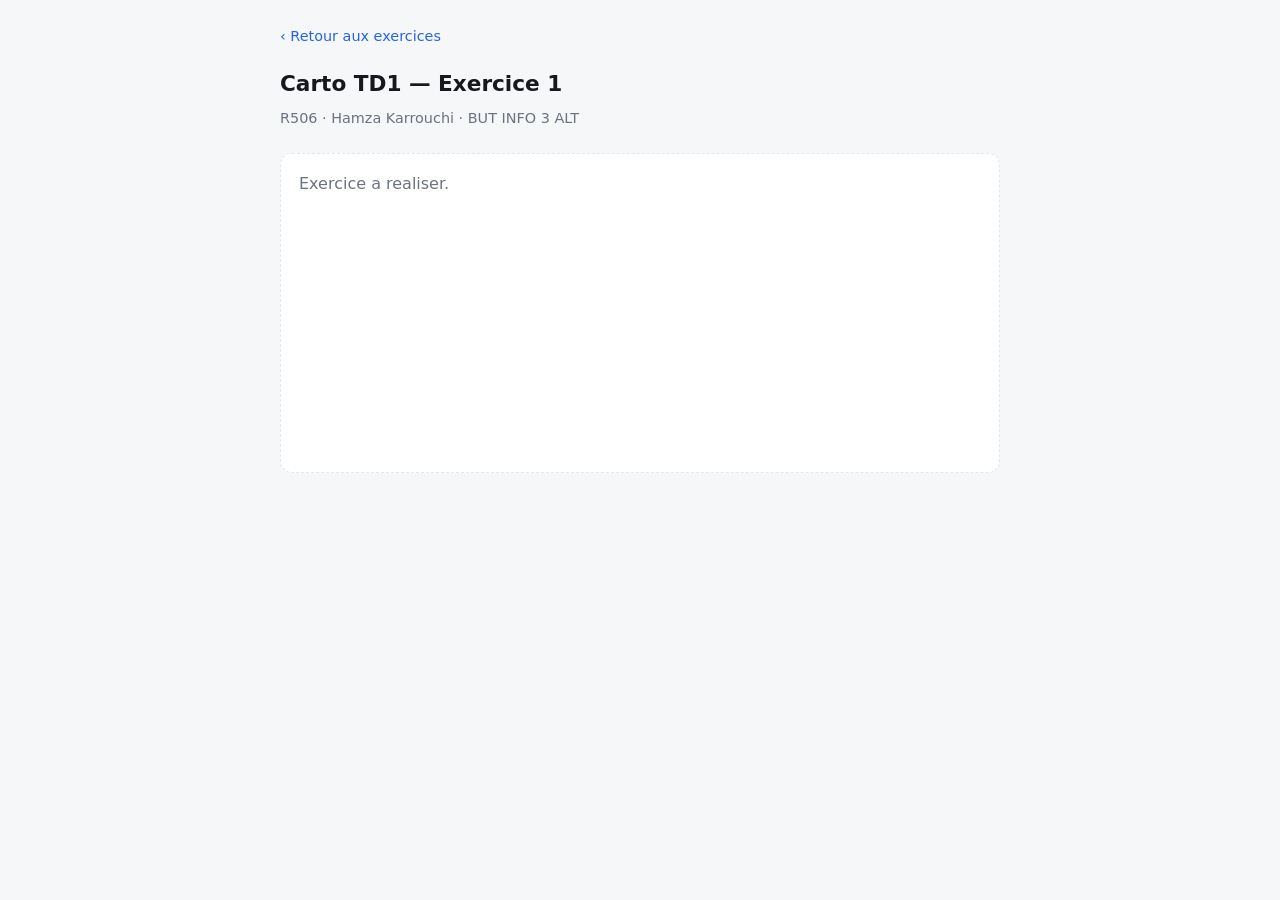
==== CartoTD1/Exo1/index.html @ ad14b9af "Mise en place de la structure GitHub Pages du cours - index.html : interface d'acces a tous les exer" ====
<!DOCTYPE html>
<html lang="fr">
<head>
<meta charset="utf-8">
<meta name="viewport" content="width=device-width, initial-scale=1">
<title>Carto TD1 — Exo 1</title>
<style>
  :root { --bg:#f6f7f9; --card:#fff; --text:#16181d; --muted:#6b7280; --line:#e3e6ea; --accent:#2563eb; }
  @media (prefers-color-scheme: dark) {
    :root { --bg:#0f1115; --card:#171a21; --text:#e8eaed; --muted:#9aa1ab; --line:#262b34; --accent:#6ea0ff; }
  }
  * { box-sizing: border-box; }
  body {
    margin:0; padding:24px 16px 48px; background:var(--bg); color:var(--text);
    font:16px/1.55 system-ui, -apple-system, "Segoe UI", Roboto, sans-serif;
  }
  .wrap { max-width:720px; margin:0 auto; }
  a.back { display:inline-block; margin-bottom:20px; color:var(--accent); text-decoration:none; font-size:0.9rem; }
  a.back:hover { text-decoration:underline; }
  h1 { margin:0 0 6px; font-size:1.35rem; }
  .sub { margin:0 0 24px; color:var(--muted); font-size:0.9rem; }
  #app {
    min-height:320px; padding:18px; background:var(--card);
    border:1px dashed var(--line); border-radius:12px; color:var(--muted);
  }
</style>
</head>
<body>
<div class="wrap">
  <a class="back" href="../../">&lsaquo; Retour aux exercices</a>
  <h1>Carto TD1 — Exercice 1</h1>
  <p class="sub">R506 · Hamza Karrouchi · BUT INFO 3 ALT</p>
  <div id="app">Exercice a realiser.</div>
</div>
<script src="script.js"></script>
</body>
</html>
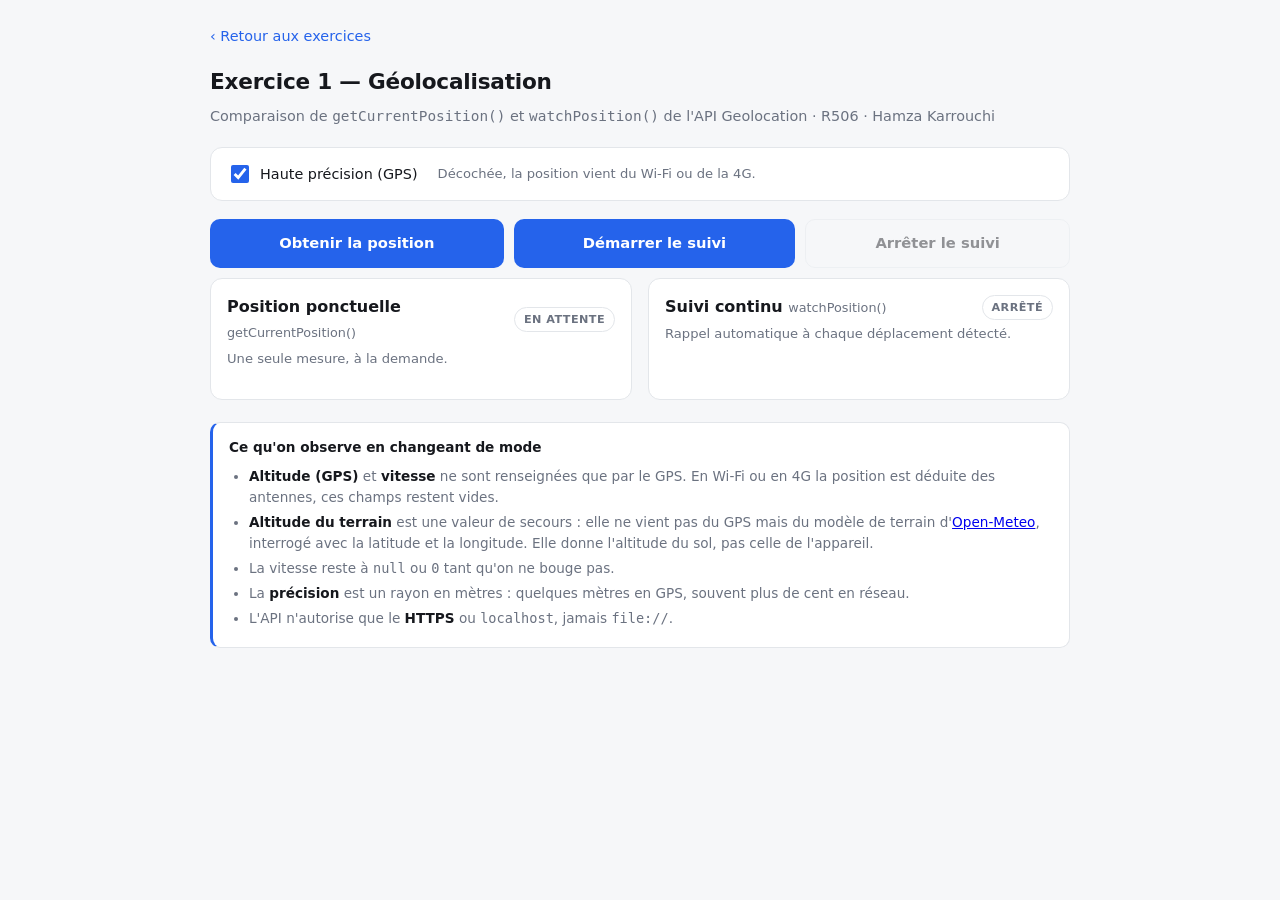
==== commit 0a0a2266: "Exo 1 : géolocalisation avec getCurrentPosition et watchPosition Affiche position, précision, vitess" ====
--- a/CartoTD1/Exo1/index.html
+++ b/CartoTD1/Exo1/index.html
@@ -3,34 +3,186 @@
 <head>
 <meta charset="utf-8">
 <meta name="viewport" content="width=device-width, initial-scale=1">
-<title>Carto TD1 — Exo 1</title>
+<title>Carto TD1 — Exo 1 · Géolocalisation</title>
 <style>
-  :root { --bg:#f6f7f9; --card:#fff; --text:#16181d; --muted:#6b7280; --line:#e3e6ea; --accent:#2563eb; }
+  :root {
+    --bg: #f6f7f9; --card: #ffffff; --text: #16181d; --muted: #6b7280;
+    --line: #e3e6ea; --accent: #2563eb; --accent-soft: #eef3ff;
+    --ok: #15803d; --ok-soft: #e9f7ee;
+    --err: #b91c1c; --err-soft: #fdecec;
+    --warn: #92400e; --warn-soft: #fdf3e3;
+  }
   @media (prefers-color-scheme: dark) {
-    :root { --bg:#0f1115; --card:#171a21; --text:#e8eaed; --muted:#9aa1ab; --line:#262b34; --accent:#6ea0ff; }
+    :root {
+      --bg: #0f1115; --card: #171a21; --text: #e8eaed; --muted: #9aa1ab;
+      --line: #262b34; --accent: #6ea0ff; --accent-soft: #1b2434;
+      --ok: #6ee7a0; --ok-soft: #16241c;
+      --err: #ff9d9d; --err-soft: #2a1a1a;
+      --warn: #fbbf76; --warn-soft: #2a2116;
+    }
   }
+
   * { box-sizing: border-box; }
+  html { -webkit-text-size-adjust: 100%; }
   body {
-    margin:0; padding:24px 16px 48px; background:var(--bg); color:var(--text);
-    font:16px/1.55 system-ui, -apple-system, "Segoe UI", Roboto, sans-serif;
+    margin: 0; padding: 24px 16px 48px;
+    background: var(--bg); color: var(--text);
+    font: 16px/1.55 system-ui, -apple-system, "Segoe UI", Roboto, sans-serif;
   }
-  .wrap { max-width:720px; margin:0 auto; }
-  a.back { display:inline-block; margin-bottom:20px; color:var(--accent); text-decoration:none; font-size:0.9rem; }
-  a.back:hover { text-decoration:underline; }
-  h1 { margin:0 0 6px; font-size:1.35rem; }
-  .sub { margin:0 0 24px; color:var(--muted); font-size:0.9rem; }
-  #app {
-    min-height:320px; padding:18px; background:var(--card);
-    border:1px dashed var(--line); border-radius:12px; color:var(--muted);
+  .wrap { max-width: 860px; margin: 0 auto; }
+
+  a.back {
+    display: inline-block; margin-bottom: 18px;
+    color: var(--accent); text-decoration: none; font-size: 0.9rem;
   }
+  a.back:hover { text-decoration: underline; }
+
+  h1 { margin: 0 0 6px; font-size: 1.35rem; letter-spacing: -0.01em; }
+  .sub { margin: 0 0 20px; color: var(--muted); font-size: 0.9rem; }
+
+  /* --- Bandeau d'options --- */
+  .options {
+    display: flex; flex-wrap: wrap; align-items: center; gap: 12px 20px;
+    padding: 14px 16px; margin-bottom: 18px;
+    background: var(--card); border: 1px solid var(--line); border-radius: 12px;
+  }
+  .options label { display: flex; align-items: center; gap: 8px; font-size: 0.9rem; cursor: pointer; }
+  .options input[type="checkbox"] { width: 18px; height: 18px; accent-color: var(--accent); }
+  .options .hint { font-size: 0.82rem; color: var(--muted); }
+
+  /* --- Boutons --- */
+  .actions { display: flex; flex-wrap: wrap; gap: 10px; margin-bottom: 10px; }
+  button {
+    flex: 1 1 auto; min-height: 46px; padding: 12px 18px;
+    font: inherit; font-weight: 600; font-size: 0.92rem;
+    color: #fff; background: var(--accent);
+    border: none; border-radius: 10px; cursor: pointer;
+    transition: opacity .15s, transform .15s;
+  }
+  button.secondary { color: var(--text); background: transparent; border: 1px solid var(--line); }
+  button:hover:not(:disabled) { opacity: .88; }
+  button:active:not(:disabled) { transform: scale(.985); }
+  button:disabled { opacity: .45; cursor: not-allowed; }
+
+  /* --- Panneaux --- */
+  .panels { display: grid; gap: 16px; grid-template-columns: repeat(auto-fit, minmax(320px, 1fr)); }
+  .panel {
+    padding: 16px; background: var(--card);
+    border: 1px solid var(--line); border-radius: 12px;
+  }
+  .panel h2 {
+    margin: 0 0 4px; font-size: 1rem;
+    display: flex; align-items: center; justify-content: space-between; gap: 10px;
+  }
+  .panel .api { font-size: 0.8rem; color: var(--muted); font-weight: 400; }
+  .panel .method { margin: 0 0 14px; font-size: 0.82rem; color: var(--muted); }
+
+  .badge {
+    font-size: 0.7rem; font-weight: 600; text-transform: uppercase; letter-spacing: .04em;
+    padding: 3px 9px; border-radius: 999px; white-space: nowrap;
+    background: var(--accent-soft); color: var(--accent);
+  }
+  .badge.idle { background: transparent; color: var(--muted); border: 1px solid var(--line); }
+  .badge.ok   { background: var(--ok-soft);  color: var(--ok); }
+  .badge.err  { background: var(--err-soft); color: var(--err); }
+
+  /* --- Tableau de données --- */
+  table { width: 100%; border-collapse: collapse; font-size: 0.9rem; }
+  th, td { padding: 9px 0; text-align: left; border-bottom: 1px solid var(--line); vertical-align: top; }
+  tr:last-child th, tr:last-child td { border-bottom: none; }
+  th { font-weight: 500; color: var(--muted); width: 46%; }
+  td { font-variant-numeric: tabular-nums; word-break: break-word; }
+  td.na { color: var(--muted); font-style: italic; }
+
+  .msg {
+    margin-top: 14px; padding: 11px 13px;
+    border-radius: 9px; font-size: 0.85rem; line-height: 1.5;
+  }
+  .msg.err  { background: var(--err-soft);  color: var(--err); }
+  .msg.warn { background: var(--warn-soft); color: var(--warn); }
+  .msg.info { background: var(--accent-soft); color: var(--accent); }
+  .msg:empty { display: none; }
+
+  .note {
+    margin-top: 22px; padding: 14px 16px;
+    background: var(--card); border: 1px solid var(--line);
+    border-left: 3px solid var(--accent); border-radius: 10px;
+    font-size: 0.85rem; color: var(--muted);
+  }
+  .note b { color: var(--text); }
+  .note ul { margin: 8px 0 0; padding-left: 20px; }
+  .note li { margin-bottom: 4px; }
 </style>
 </head>
 <body>
 <div class="wrap">
+
   <a class="back" href="../../">&lsaquo; Retour aux exercices</a>
-  <h1>Carto TD1 — Exercice 1</h1>
-  <p class="sub">R506 · Hamza Karrouchi · BUT INFO 3 ALT</p>
-  <div id="app">Exercice a realiser.</div>
+
+  <h1>Exercice 1 — Géolocalisation</h1>
+  <p class="sub">
+    Comparaison de <code>getCurrentPosition()</code> et <code>watchPosition()</code>
+    de l'API Geolocation · R506 · Hamza Karrouchi
+  </p>
+
+  <div class="options">
+    <label>
+      <input type="checkbox" id="highAccuracy" checked>
+      <span>Haute précision (GPS)</span>
+    </label>
+    <span class="hint">
+      Décochée, la position vient du Wi-Fi ou de la 4G.
+    </span>
+  </div>
+
+  <div class="actions">
+    <button id="btnCurrent">Obtenir la position</button>
+    <button id="btnWatch">Démarrer le suivi</button>
+    <button id="btnStop" class="secondary" disabled>Arrêter le suivi</button>
+  </div>
+
+  <div id="globalMsg" class="msg"></div>
+
+  <div class="panels">
+
+    <section class="panel">
+      <h2>
+        <span>Position ponctuelle <span class="api">getCurrentPosition()</span></span>
+        <span class="badge idle" id="badgeCurrent">En attente</span>
+      </h2>
+      <p class="method">Une seule mesure, à la demande.</p>
+      <table id="tableCurrent"></table>
+      <div id="msgCurrent" class="msg"></div>
+    </section>
+
+    <section class="panel">
+      <h2>
+        <span>Suivi continu <span class="api">watchPosition()</span></span>
+        <span class="badge idle" id="badgeWatch">Arrêté</span>
+      </h2>
+      <p class="method">Rappel automatique à chaque déplacement détecté.</p>
+      <table id="tableWatch"></table>
+      <div id="msgWatch" class="msg"></div>
+    </section>
+
+  </div>
+
+  <div class="note">
+    <b>Ce qu'on observe en changeant de mode</b>
+    <ul>
+      <li><b>Altitude (GPS)</b> et <b>vitesse</b> ne sont renseignées que par le GPS.
+          En Wi-Fi ou en 4G la position est déduite des antennes, ces champs restent vides.</li>
+      <li><b>Altitude du terrain</b> est une valeur de secours : elle ne vient pas du
+          GPS mais du modèle de terrain d'<a href="https://open-meteo.com/en/docs/elevation-api">Open-Meteo</a>,
+          interrogé avec la latitude et la longitude. Elle donne l'altitude du sol,
+          pas celle de l'appareil.</li>
+      <li>La vitesse reste à <code>null</code> ou <code>0</code> tant qu'on ne bouge pas.</li>
+      <li>La <b>précision</b> est un rayon en mètres : quelques mètres en GPS,
+          souvent plus de cent en réseau.</li>
+      <li>L'API n'autorise que le <b>HTTPS</b> ou <code>localhost</code>, jamais <code>file://</code>.</li>
+    </ul>
+  </div>
+
 </div>
 <script src="script.js"></script>
 </body>
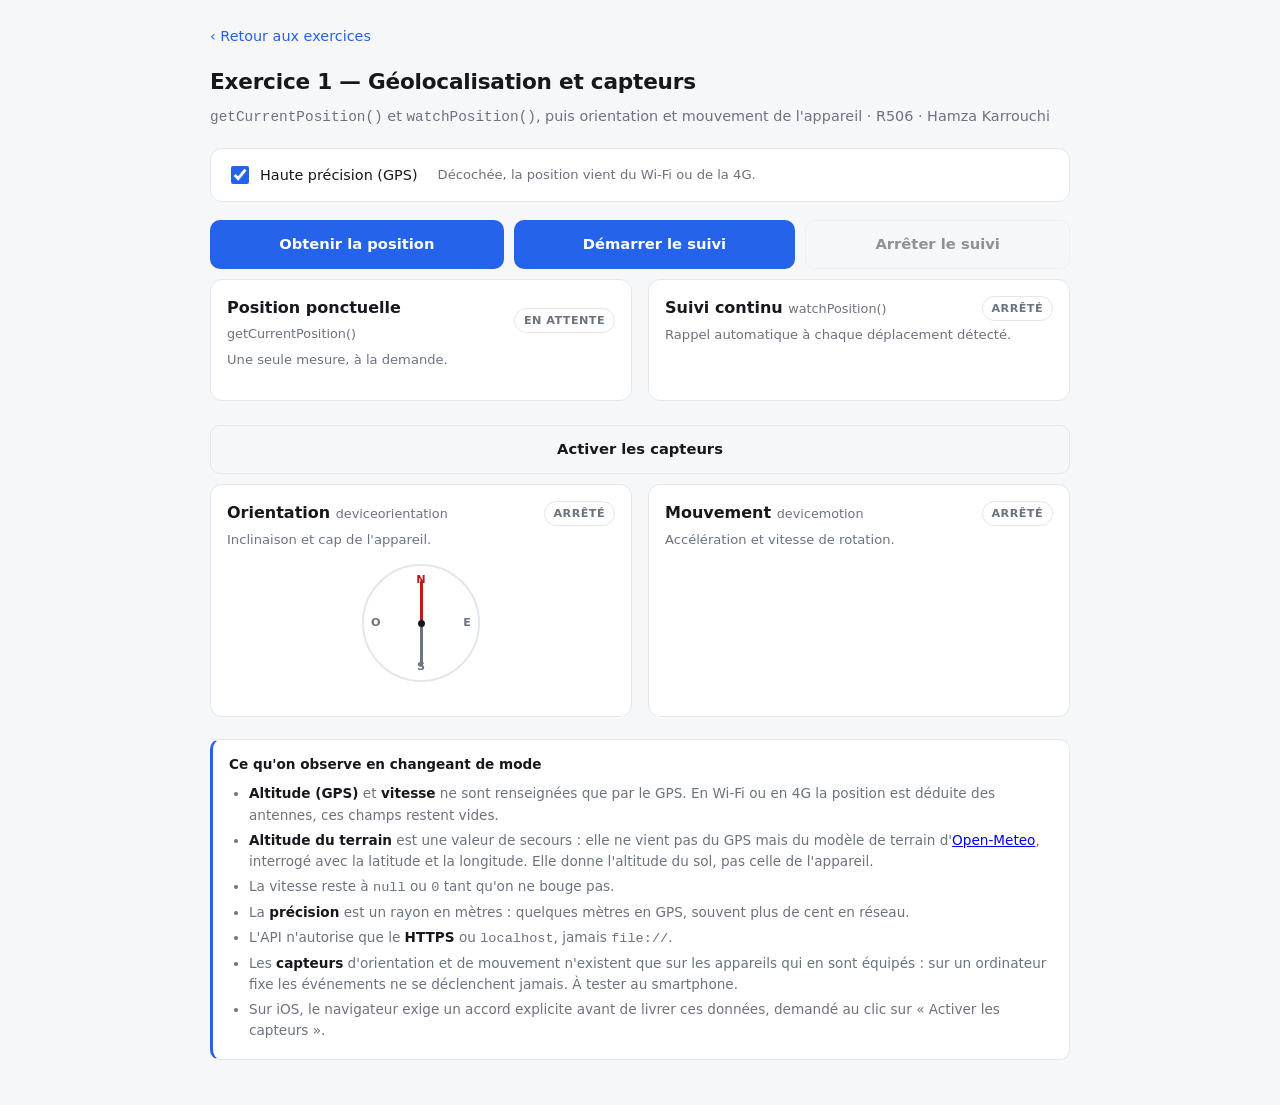
==== commit d5e544f4: "Exo 2 Leaflet, capteurs de l'Exo 1, et CSS sorti dans des fichiers dédiés Exo 1 : ajout de deviceori" ====
--- a/CartoTD1/Exo1/index.html
+++ b/CartoTD1/Exo1/index.html
@@ -3,7 +3,7 @@
 <head>
 <meta charset="utf-8">
 <meta name="viewport" content="width=device-width, initial-scale=1">
-<title>Carto TD1 — Exo 1 · Géolocalisation</title>
+<title>Carto TD1 — Exo 1 · Géolocalisation &amp; capteurs</title>
 <style>
   :root {
     --bg: #f6f7f9; --card: #ffffff; --text: #16181d; --muted: #6b7280;
@@ -103,6 +103,31 @@
   .msg.info { background: var(--accent-soft); color: var(--accent); }
   .msg:empty { display: none; }
 
+  /* --- Boussole --- */
+  .boussole {
+    position: relative; width: 118px; height: 118px; margin: 4px auto 18px;
+    border: 2px solid var(--line); border-radius: 50%;
+  }
+  .boussole span {
+    position: absolute; font-size: 0.7rem; font-weight: 600; color: var(--muted);
+  }
+  .boussole .n { top: 5px; left: 50%; transform: translateX(-50%); color: var(--err); }
+  .boussole .s { bottom: 5px; left: 50%; transform: translateX(-50%); }
+  .boussole .e { right: 7px; top: 50%; transform: translateY(-50%); }
+  .boussole .o { left: 7px; top: 50%; transform: translateY(-50%); }
+  .boussole::after {
+    content: ""; position: absolute; left: 50%; top: 50%;
+    width: 7px; height: 7px; margin: -3.5px 0 0 -3.5px;
+    background: var(--text); border-radius: 50%;
+  }
+  .aiguille {
+    position: absolute; left: 50%; top: 50%;
+    width: 3px; height: 86px; margin: -43px 0 0 -1.5px;
+    background: linear-gradient(var(--err) 0 50%, var(--muted) 50% 100%);
+    border-radius: 2px; transform-origin: 50% 50%;
+    transition: transform .12s linear;
+  }
+
   .note {
     margin-top: 22px; padding: 14px 16px;
     background: var(--card); border: 1px solid var(--line);
@@ -119,10 +144,10 @@
 
   <a class="back" href="../../">&lsaquo; Retour aux exercices</a>
 
-  <h1>Exercice 1 — Géolocalisation</h1>
+  <h1>Exercice 1 — Géolocalisation et capteurs</h1>
   <p class="sub">
-    Comparaison de <code>getCurrentPosition()</code> et <code>watchPosition()</code>
-    de l'API Geolocation · R506 · Hamza Karrouchi
+    <code>getCurrentPosition()</code> et <code>watchPosition()</code>, puis
+    orientation et mouvement de l'appareil · R506 · Hamza Karrouchi
   </p>
 
   <div class="options">
@@ -163,6 +188,38 @@
       <p class="method">Rappel automatique à chaque déplacement détecté.</p>
       <table id="tableWatch"></table>
       <div id="msgWatch" class="msg"></div>
+    </section>
+
+  </div>
+
+  <div class="actions" style="margin-top: 24px">
+    <button id="btnCapteurs" class="secondary">Activer les capteurs</button>
+  </div>
+
+  <div id="msgCapteurs" class="msg"></div>
+
+  <div class="panels">
+
+    <section class="panel">
+      <h2>
+        <span>Orientation <span class="api">deviceorientation</span></span>
+        <span class="badge idle" id="badgeOrientation">Arrêté</span>
+      </h2>
+      <p class="method">Inclinaison et cap de l'appareil.</p>
+      <div class="boussole">
+        <span class="n">N</span><span class="e">E</span><span class="s">S</span><span class="o">O</span>
+        <div id="aiguille" class="aiguille"></div>
+      </div>
+      <table id="tableOrientation"></table>
+    </section>
+
+    <section class="panel">
+      <h2>
+        <span>Mouvement <span class="api">devicemotion</span></span>
+        <span class="badge idle" id="badgeMouvement">Arrêté</span>
+      </h2>
+      <p class="method">Accélération et vitesse de rotation.</p>
+      <table id="tableMouvement"></table>
     </section>
 
   </div>
@@ -180,6 +237,11 @@
       <li>La <b>précision</b> est un rayon en mètres : quelques mètres en GPS,
           souvent plus de cent en réseau.</li>
       <li>L'API n'autorise que le <b>HTTPS</b> ou <code>localhost</code>, jamais <code>file://</code>.</li>
+      <li>Les <b>capteurs</b> d'orientation et de mouvement n'existent que sur les
+          appareils qui en sont équipés : sur un ordinateur fixe les événements
+          ne se déclenchent jamais. À tester au smartphone.</li>
+      <li>Sur iOS, le navigateur exige un accord explicite avant de livrer ces
+          données, demandé au clic sur « Activer les capteurs ».</li>
     </ul>
   </div>
 
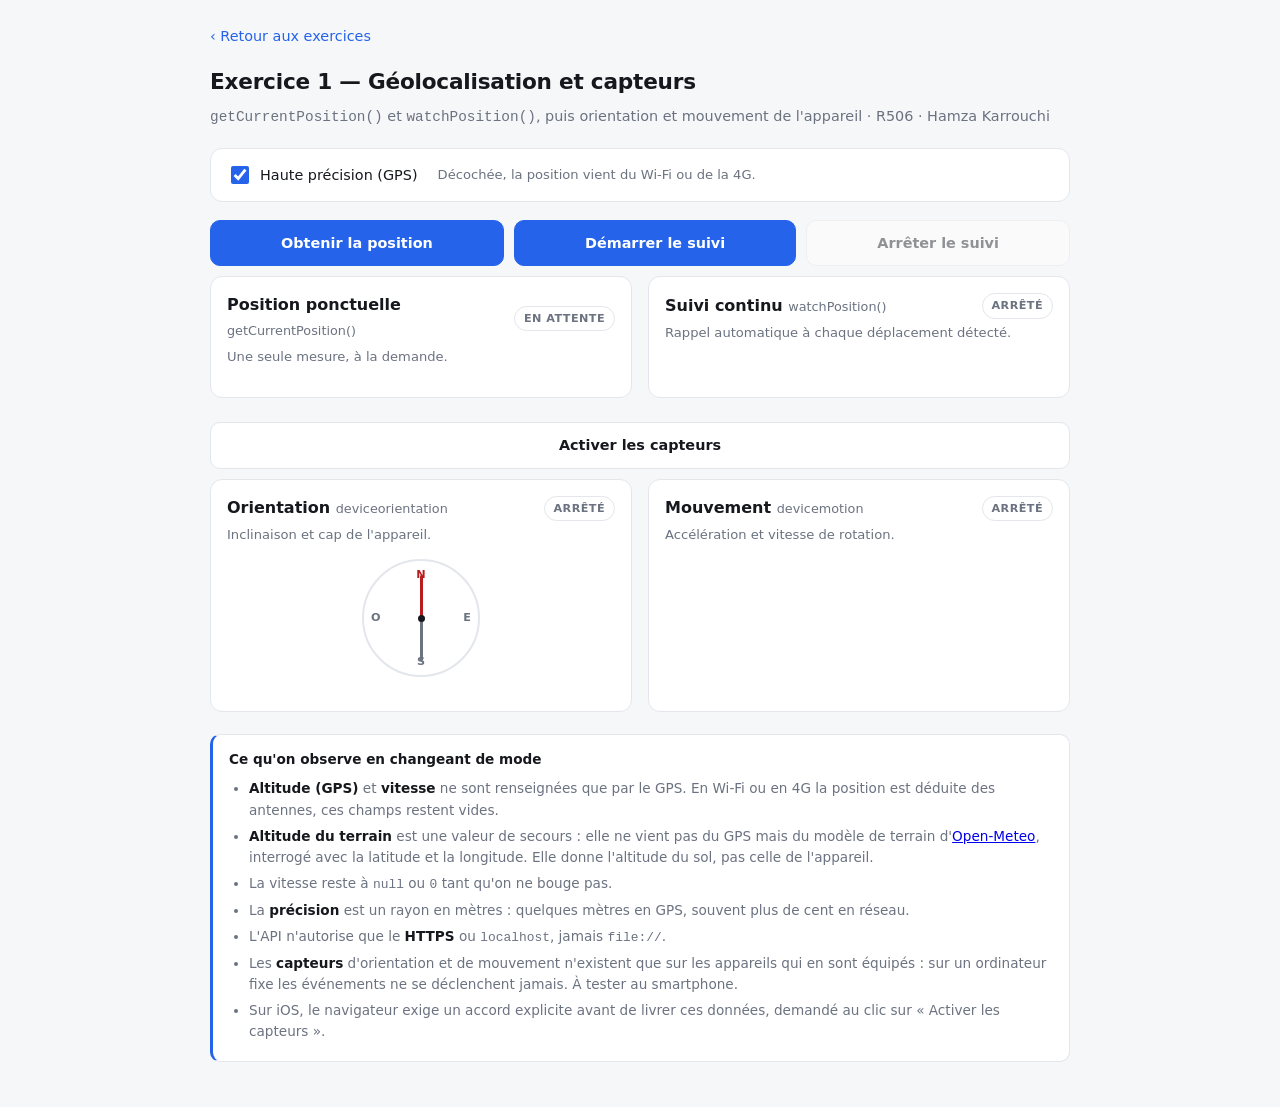
==== commit f98ee514: "Exo 1 : passage aux feuilles de style externes, comme l'Exo 2 Le bloc <style> en ligne était réappar" ====
--- a/CartoTD1/Exo1/index.html
+++ b/CartoTD1/Exo1/index.html
@@ -4,140 +4,8 @@
 <meta charset="utf-8">
 <meta name="viewport" content="width=device-width, initial-scale=1">
 <title>Carto TD1 — Exo 1 · Géolocalisation &amp; capteurs</title>
-<style>
-  :root {
-    --bg: #f6f7f9; --card: #ffffff; --text: #16181d; --muted: #6b7280;
-    --line: #e3e6ea; --accent: #2563eb; --accent-soft: #eef3ff;
-    --ok: #15803d; --ok-soft: #e9f7ee;
-    --err: #b91c1c; --err-soft: #fdecec;
-    --warn: #92400e; --warn-soft: #fdf3e3;
-  }
-  @media (prefers-color-scheme: dark) {
-    :root {
-      --bg: #0f1115; --card: #171a21; --text: #e8eaed; --muted: #9aa1ab;
-      --line: #262b34; --accent: #6ea0ff; --accent-soft: #1b2434;
-      --ok: #6ee7a0; --ok-soft: #16241c;
-      --err: #ff9d9d; --err-soft: #2a1a1a;
-      --warn: #fbbf76; --warn-soft: #2a2116;
-    }
-  }
-
-  * { box-sizing: border-box; }
-  html { -webkit-text-size-adjust: 100%; }
-  body {
-    margin: 0; padding: 24px 16px 48px;
-    background: var(--bg); color: var(--text);
-    font: 16px/1.55 system-ui, -apple-system, "Segoe UI", Roboto, sans-serif;
-  }
-  .wrap { max-width: 860px; margin: 0 auto; }
-
-  a.back {
-    display: inline-block; margin-bottom: 18px;
-    color: var(--accent); text-decoration: none; font-size: 0.9rem;
-  }
-  a.back:hover { text-decoration: underline; }
-
-  h1 { margin: 0 0 6px; font-size: 1.35rem; letter-spacing: -0.01em; }
-  .sub { margin: 0 0 20px; color: var(--muted); font-size: 0.9rem; }
-
-  /* --- Bandeau d'options --- */
-  .options {
-    display: flex; flex-wrap: wrap; align-items: center; gap: 12px 20px;
-    padding: 14px 16px; margin-bottom: 18px;
-    background: var(--card); border: 1px solid var(--line); border-radius: 12px;
-  }
-  .options label { display: flex; align-items: center; gap: 8px; font-size: 0.9rem; cursor: pointer; }
-  .options input[type="checkbox"] { width: 18px; height: 18px; accent-color: var(--accent); }
-  .options .hint { font-size: 0.82rem; color: var(--muted); }
-
-  /* --- Boutons --- */
-  .actions { display: flex; flex-wrap: wrap; gap: 10px; margin-bottom: 10px; }
-  button {
-    flex: 1 1 auto; min-height: 46px; padding: 12px 18px;
-    font: inherit; font-weight: 600; font-size: 0.92rem;
-    color: #fff; background: var(--accent);
-    border: none; border-radius: 10px; cursor: pointer;
-    transition: opacity .15s, transform .15s;
-  }
-  button.secondary { color: var(--text); background: transparent; border: 1px solid var(--line); }
-  button:hover:not(:disabled) { opacity: .88; }
-  button:active:not(:disabled) { transform: scale(.985); }
-  button:disabled { opacity: .45; cursor: not-allowed; }
-
-  /* --- Panneaux --- */
-  .panels { display: grid; gap: 16px; grid-template-columns: repeat(auto-fit, minmax(320px, 1fr)); }
-  .panel {
-    padding: 16px; background: var(--card);
-    border: 1px solid var(--line); border-radius: 12px;
-  }
-  .panel h2 {
-    margin: 0 0 4px; font-size: 1rem;
-    display: flex; align-items: center; justify-content: space-between; gap: 10px;
-  }
-  .panel .api { font-size: 0.8rem; color: var(--muted); font-weight: 400; }
-  .panel .method { margin: 0 0 14px; font-size: 0.82rem; color: var(--muted); }
-
-  .badge {
-    font-size: 0.7rem; font-weight: 600; text-transform: uppercase; letter-spacing: .04em;
-    padding: 3px 9px; border-radius: 999px; white-space: nowrap;
-    background: var(--accent-soft); color: var(--accent);
-  }
-  .badge.idle { background: transparent; color: var(--muted); border: 1px solid var(--line); }
-  .badge.ok   { background: var(--ok-soft);  color: var(--ok); }
-  .badge.err  { background: var(--err-soft); color: var(--err); }
-
-  /* --- Tableau de données --- */
-  table { width: 100%; border-collapse: collapse; font-size: 0.9rem; }
-  th, td { padding: 9px 0; text-align: left; border-bottom: 1px solid var(--line); vertical-align: top; }
-  tr:last-child th, tr:last-child td { border-bottom: none; }
-  th { font-weight: 500; color: var(--muted); width: 46%; }
-  td { font-variant-numeric: tabular-nums; word-break: break-word; }
-  td.na { color: var(--muted); font-style: italic; }
-
-  .msg {
-    margin-top: 14px; padding: 11px 13px;
-    border-radius: 9px; font-size: 0.85rem; line-height: 1.5;
-  }
-  .msg.err  { background: var(--err-soft);  color: var(--err); }
-  .msg.warn { background: var(--warn-soft); color: var(--warn); }
-  .msg.info { background: var(--accent-soft); color: var(--accent); }
-  .msg:empty { display: none; }
-
-  /* --- Boussole --- */
-  .boussole {
-    position: relative; width: 118px; height: 118px; margin: 4px auto 18px;
-    border: 2px solid var(--line); border-radius: 50%;
-  }
-  .boussole span {
-    position: absolute; font-size: 0.7rem; font-weight: 600; color: var(--muted);
-  }
-  .boussole .n { top: 5px; left: 50%; transform: translateX(-50%); color: var(--err); }
-  .boussole .s { bottom: 5px; left: 50%; transform: translateX(-50%); }
-  .boussole .e { right: 7px; top: 50%; transform: translateY(-50%); }
-  .boussole .o { left: 7px; top: 50%; transform: translateY(-50%); }
-  .boussole::after {
-    content: ""; position: absolute; left: 50%; top: 50%;
-    width: 7px; height: 7px; margin: -3.5px 0 0 -3.5px;
-    background: var(--text); border-radius: 50%;
-  }
-  .aiguille {
-    position: absolute; left: 50%; top: 50%;
-    width: 3px; height: 86px; margin: -43px 0 0 -1.5px;
-    background: linear-gradient(var(--err) 0 50%, var(--muted) 50% 100%);
-    border-radius: 2px; transform-origin: 50% 50%;
-    transition: transform .12s linear;
-  }
-
-  .note {
-    margin-top: 22px; padding: 14px 16px;
-    background: var(--card); border: 1px solid var(--line);
-    border-left: 3px solid var(--accent); border-radius: 10px;
-    font-size: 0.85rem; color: var(--muted);
-  }
-  .note b { color: var(--text); }
-  .note ul { margin: 8px 0 0; padding-left: 20px; }
-  .note li { margin-bottom: 4px; }
-</style>
+<link rel="stylesheet" href="../../assets/style.css">
+<link rel="stylesheet" href="style.css">
 </head>
 <body>
 <div class="wrap">
@@ -161,9 +29,9 @@
   </div>
 
   <div class="actions">
-    <button id="btnCurrent">Obtenir la position</button>
-    <button id="btnWatch">Démarrer le suivi</button>
-    <button id="btnStop" class="secondary" disabled>Arrêter le suivi</button>
+    <button id="btnCurrent" class="primary">Obtenir la position</button>
+    <button id="btnWatch" class="primary">Démarrer le suivi</button>
+    <button id="btnStop" disabled>Arrêter le suivi</button>
   </div>
 
   <div id="globalMsg" class="msg"></div>
@@ -193,7 +61,7 @@
   </div>
 
   <div class="actions" style="margin-top: 24px">
-    <button id="btnCapteurs" class="secondary">Activer les capteurs</button>
+    <button id="btnCapteurs">Activer les capteurs</button>
   </div>
 
   <div id="msgCapteurs" class="msg"></div>
--- a/assets/style.css
+++ b/assets/style.css
@@ -0,0 +1,109 @@
+/* Styles communs aux pages d'exercices
+   R506 · Hamza Karrouchi
+
+   Chaque exercice ajoute son propre style.css par-dessus pour ce qui lui
+   est spécifique (carte, boussole, largeur de page). */
+
+:root {
+  --bg: #f6f7f9; --card: #ffffff; --text: #16181d; --muted: #6b7280;
+  --line: #e3e6ea; --accent: #2563eb; --accent-soft: #eef3ff;
+  --ok: #15803d; --ok-soft: #e9f7ee;
+  --err: #b91c1c; --err-soft: #fdecec;
+  --warn: #92400e; --warn-soft: #fdf3e3;
+}
+
+@media (prefers-color-scheme: dark) {
+  :root {
+    --bg: #0f1115; --card: #171a21; --text: #e8eaed; --muted: #9aa1ab;
+    --line: #262b34; --accent: #6ea0ff; --accent-soft: #1b2434;
+    --ok: #6ee7a0; --ok-soft: #16241c;
+    --err: #ff9d9d; --err-soft: #2a1a1a;
+    --warn: #fbbf76; --warn-soft: #2a2116;
+  }
+}
+
+* { box-sizing: border-box; }
+html { -webkit-text-size-adjust: 100%; }
+
+body {
+  margin: 0; padding: 24px 16px 48px;
+  background: var(--bg); color: var(--text);
+  font: 16px/1.55 system-ui, -apple-system, "Segoe UI", Roboto, sans-serif;
+}
+
+/* Chaque page redéfinit sa largeur dans son propre style.css. */
+.wrap { max-width: 860px; margin: 0 auto; }
+
+a.back {
+  display: inline-block; margin-bottom: 18px;
+  color: var(--accent); text-decoration: none; font-size: 0.9rem;
+}
+a.back:hover { text-decoration: underline; }
+
+h1 { margin: 0 0 6px; font-size: 1.35rem; letter-spacing: -0.01em; }
+.sub { margin: 0 0 20px; color: var(--muted); font-size: 0.9rem; }
+
+/* Boutons : contour par défaut, .primary pour l'action principale. */
+.actions { display: flex; flex-wrap: wrap; gap: 10px; margin-bottom: 10px; }
+
+button {
+  flex: 1 1 auto; min-height: 46px; padding: 11px 18px;
+  font: inherit; font-size: 0.9rem; font-weight: 600;
+  color: var(--text); background: var(--card);
+  border: 1px solid var(--line); border-radius: 10px; cursor: pointer;
+  transition: border-color .15s, transform .15s;
+}
+button.primary { color: #fff; background: var(--accent); border-color: var(--accent); }
+button:hover:not(:disabled) { border-color: var(--accent); }
+button:active:not(:disabled) { transform: scale(.985); }
+button:disabled { opacity: .45; cursor: not-allowed; }
+
+/* Panneaux de résultats. */
+.panels { display: grid; gap: 16px; grid-template-columns: repeat(auto-fit, minmax(300px, 1fr)); }
+
+.panel {
+  padding: 16px; background: var(--card);
+  border: 1px solid var(--line); border-radius: 12px;
+}
+.panel h2 {
+  margin: 0 0 12px; font-size: 1rem;
+  display: flex; align-items: center; justify-content: space-between; gap: 10px;
+}
+.panel .api { font-size: 0.8rem; color: var(--muted); font-weight: 400; }
+.panel .method { margin: -8px 0 14px; font-size: 0.82rem; color: var(--muted); }
+
+.badge {
+  font-size: 0.7rem; font-weight: 600; text-transform: uppercase; letter-spacing: .04em;
+  padding: 3px 9px; border-radius: 999px; white-space: nowrap;
+  background: var(--accent-soft); color: var(--accent);
+}
+.badge.idle { background: transparent; color: var(--muted); border: 1px solid var(--line); }
+.badge.ok   { background: var(--ok-soft);  color: var(--ok); }
+.badge.err  { background: var(--err-soft); color: var(--err); }
+
+table { width: 100%; border-collapse: collapse; font-size: 0.89rem; }
+th, td { padding: 9px 0; text-align: left; border-bottom: 1px solid var(--line); vertical-align: top; }
+tr:last-child th, tr:last-child td { border-bottom: none; }
+th { font-weight: 500; color: var(--muted); width: 48%; }
+td { font-variant-numeric: tabular-nums; word-break: break-word; }
+td.na { color: var(--muted); font-style: italic; }
+
+.msg {
+  margin-top: 13px; padding: 11px 13px;
+  border-radius: 9px; font-size: 0.85rem; line-height: 1.5;
+}
+.msg.err  { background: var(--err-soft);  color: var(--err); }
+.msg.warn { background: var(--warn-soft); color: var(--warn); }
+.msg.info { background: var(--accent-soft); color: var(--accent); }
+.msg:empty { display: none; }
+
+.note {
+  margin-top: 22px; padding: 14px 16px;
+  background: var(--card); border: 1px solid var(--line);
+  border-left: 3px solid var(--accent); border-radius: 10px;
+  font-size: 0.85rem; color: var(--muted);
+}
+.note b { color: var(--text); }
+.note ul { margin: 8px 0 0; padding-left: 20px; }
+.note li { margin-bottom: 5px; }
+.note code { font-size: 0.95em; }
--- a/CartoTD1/Exo1/style.css
+++ b/CartoTD1/Exo1/style.css
@@ -0,0 +1,40 @@
+/* Exo 1 — spécifique à la page : bandeau d'options et boussole */
+
+/* Bandeau du sélecteur GPS / réseau. */
+.options {
+  display: flex; flex-wrap: wrap; align-items: center; gap: 12px 20px;
+  padding: 14px 16px; margin-bottom: 18px;
+  background: var(--card); border: 1px solid var(--line); border-radius: 12px;
+}
+.options label { display: flex; align-items: center; gap: 8px; font-size: 0.9rem; cursor: pointer; }
+.options input[type="checkbox"] { width: 18px; height: 18px; accent-color: var(--accent); }
+.options .hint { font-size: 0.82rem; color: var(--muted); }
+
+/* Boussole : l'aiguille est pivotée par le script au fil de l'événement
+   deviceorientation, la rose des vents reste fixe. */
+.boussole {
+  position: relative; width: 118px; height: 118px; margin: 4px auto 18px;
+  border: 2px solid var(--line); border-radius: 50%;
+}
+.boussole span {
+  position: absolute; font-size: 0.7rem; font-weight: 600; color: var(--muted);
+}
+.boussole .n { top: 5px; left: 50%; transform: translateX(-50%); color: var(--err); }
+.boussole .s { bottom: 5px; left: 50%; transform: translateX(-50%); }
+.boussole .e { right: 7px; top: 50%; transform: translateY(-50%); }
+.boussole .o { left: 7px; top: 50%; transform: translateY(-50%); }
+
+/* Pivot central. */
+.boussole::after {
+  content: ""; position: absolute; left: 50%; top: 50%;
+  width: 7px; height: 7px; margin: -3.5px 0 0 -3.5px;
+  background: var(--text); border-radius: 50%;
+}
+
+.aiguille {
+  position: absolute; left: 50%; top: 50%;
+  width: 3px; height: 86px; margin: -43px 0 0 -1.5px;
+  background: linear-gradient(var(--err) 0 50%, var(--muted) 50% 100%);
+  border-radius: 2px; transform-origin: 50% 50%;
+  transition: transform .12s linear;
+}
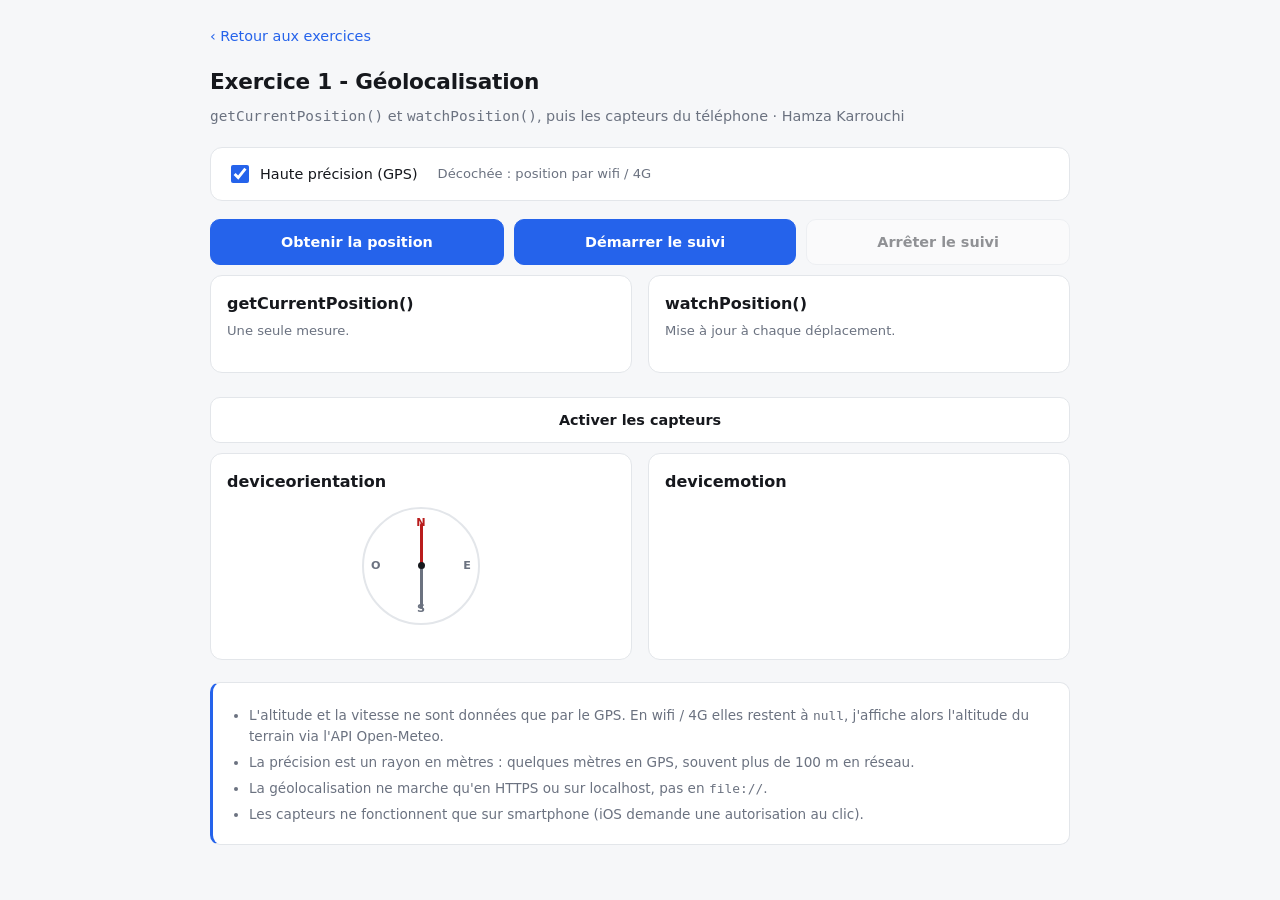
==== commit 25cfd4d1: "TD1 : GeoJSON local dans l'Exo 2, correction du zoom sur les itinéraires, code allégé Exo 2 : ajout " ====
--- a/CartoTD1/Exo1/index.html
+++ b/CartoTD1/Exo1/index.html
@@ -3,7 +3,7 @@
 <head>
 <meta charset="utf-8">
 <meta name="viewport" content="width=device-width, initial-scale=1">
-<title>Carto TD1 — Exo 1 · Géolocalisation &amp; capteurs</title>
+<title>TD1 - Exo 1 - Géolocalisation</title>
 <link rel="stylesheet" href="../../assets/style.css">
 <link rel="stylesheet" href="style.css">
 </head>
@@ -12,20 +12,15 @@
 
   <a class="back" href="../../">&lsaquo; Retour aux exercices</a>
 
-  <h1>Exercice 1 — Géolocalisation et capteurs</h1>
-  <p class="sub">
-    <code>getCurrentPosition()</code> et <code>watchPosition()</code>, puis
-    orientation et mouvement de l'appareil · R506 · Hamza Karrouchi
-  </p>
+  <h1>Exercice 1 - Géolocalisation</h1>
+  <p class="sub"><code>getCurrentPosition()</code> et <code>watchPosition()</code>, puis les capteurs du téléphone · Hamza Karrouchi</p>
 
   <div class="options">
     <label>
       <input type="checkbox" id="highAccuracy" checked>
       <span>Haute précision (GPS)</span>
     </label>
-    <span class="hint">
-      Décochée, la position vient du Wi-Fi ou de la 4G.
-    </span>
+    <span class="hint">Décochée : position par wifi / 4G</span>
   </div>
 
   <div class="actions">
@@ -39,21 +34,15 @@
   <div class="panels">
 
     <section class="panel">
-      <h2>
-        <span>Position ponctuelle <span class="api">getCurrentPosition()</span></span>
-        <span class="badge idle" id="badgeCurrent">En attente</span>
-      </h2>
-      <p class="method">Une seule mesure, à la demande.</p>
+      <h2>getCurrentPosition()</h2>
+      <p class="method">Une seule mesure.</p>
       <table id="tableCurrent"></table>
       <div id="msgCurrent" class="msg"></div>
     </section>
 
     <section class="panel">
-      <h2>
-        <span>Suivi continu <span class="api">watchPosition()</span></span>
-        <span class="badge idle" id="badgeWatch">Arrêté</span>
-      </h2>
-      <p class="method">Rappel automatique à chaque déplacement détecté.</p>
+      <h2>watchPosition()</h2>
+      <p class="method">Mise à jour à chaque déplacement.</p>
       <table id="tableWatch"></table>
       <div id="msgWatch" class="msg"></div>
     </section>
@@ -63,17 +52,12 @@
   <div class="actions" style="margin-top: 24px">
     <button id="btnCapteurs">Activer les capteurs</button>
   </div>
-
   <div id="msgCapteurs" class="msg"></div>
 
   <div class="panels">
 
     <section class="panel">
-      <h2>
-        <span>Orientation <span class="api">deviceorientation</span></span>
-        <span class="badge idle" id="badgeOrientation">Arrêté</span>
-      </h2>
-      <p class="method">Inclinaison et cap de l'appareil.</p>
+      <h2>deviceorientation</h2>
       <div class="boussole">
         <span class="n">N</span><span class="e">E</span><span class="s">S</span><span class="o">O</span>
         <div id="aiguille" class="aiguille"></div>
@@ -82,34 +66,18 @@
     </section>
 
     <section class="panel">
-      <h2>
-        <span>Mouvement <span class="api">devicemotion</span></span>
-        <span class="badge idle" id="badgeMouvement">Arrêté</span>
-      </h2>
-      <p class="method">Accélération et vitesse de rotation.</p>
+      <h2>devicemotion</h2>
       <table id="tableMouvement"></table>
     </section>
 
   </div>
 
   <div class="note">
-    <b>Ce qu'on observe en changeant de mode</b>
     <ul>
-      <li><b>Altitude (GPS)</b> et <b>vitesse</b> ne sont renseignées que par le GPS.
-          En Wi-Fi ou en 4G la position est déduite des antennes, ces champs restent vides.</li>
-      <li><b>Altitude du terrain</b> est une valeur de secours : elle ne vient pas du
-          GPS mais du modèle de terrain d'<a href="https://open-meteo.com/en/docs/elevation-api">Open-Meteo</a>,
-          interrogé avec la latitude et la longitude. Elle donne l'altitude du sol,
-          pas celle de l'appareil.</li>
-      <li>La vitesse reste à <code>null</code> ou <code>0</code> tant qu'on ne bouge pas.</li>
-      <li>La <b>précision</b> est un rayon en mètres : quelques mètres en GPS,
-          souvent plus de cent en réseau.</li>
-      <li>L'API n'autorise que le <b>HTTPS</b> ou <code>localhost</code>, jamais <code>file://</code>.</li>
-      <li>Les <b>capteurs</b> d'orientation et de mouvement n'existent que sur les
-          appareils qui en sont équipés : sur un ordinateur fixe les événements
-          ne se déclenchent jamais. À tester au smartphone.</li>
-      <li>Sur iOS, le navigateur exige un accord explicite avant de livrer ces
-          données, demandé au clic sur « Activer les capteurs ».</li>
+      <li>L'altitude et la vitesse ne sont données que par le GPS. En wifi / 4G elles restent à <code>null</code>, j'affiche alors l'altitude du terrain via l'API Open-Meteo.</li>
+      <li>La précision est un rayon en mètres : quelques mètres en GPS, souvent plus de 100 m en réseau.</li>
+      <li>La géolocalisation ne marche qu'en HTTPS ou sur localhost, pas en <code>file://</code>.</li>
+      <li>Les capteurs ne fonctionnent que sur smartphone (iOS demande une autorisation au clic).</li>
     </ul>
   </div>
 
--- a/assets/style.css
+++ b/assets/style.css
@@ -1,8 +1,4 @@
-/* Styles communs aux pages d'exercices
-   R506 · Hamza Karrouchi
-
-   Chaque exercice ajoute son propre style.css par-dessus pour ce qui lui
-   est spécifique (carte, boussole, largeur de page). */
+/* Styles communs aux pages d'exercices - Hamza Karrouchi */
 
 :root {
   --bg: #f6f7f9; --card: #ffffff; --text: #16181d; --muted: #6b7280;
@@ -31,7 +27,7 @@
   font: 16px/1.55 system-ui, -apple-system, "Segoe UI", Roboto, sans-serif;
 }
 
-/* Chaque page redéfinit sa largeur dans son propre style.css. */
+
 .wrap { max-width: 860px; margin: 0 auto; }
 
 a.back {
@@ -43,7 +39,7 @@
 h1 { margin: 0 0 6px; font-size: 1.35rem; letter-spacing: -0.01em; }
 .sub { margin: 0 0 20px; color: var(--muted); font-size: 0.9rem; }
 
-/* Boutons : contour par défaut, .primary pour l'action principale. */
+/* boutons */
 .actions { display: flex; flex-wrap: wrap; gap: 10px; margin-bottom: 10px; }
 
 button {
@@ -58,7 +54,7 @@
 button:active:not(:disabled) { transform: scale(.985); }
 button:disabled { opacity: .45; cursor: not-allowed; }
 
-/* Panneaux de résultats. */
+/* panneaux */
 .panels { display: grid; gap: 16px; grid-template-columns: repeat(auto-fit, minmax(300px, 1fr)); }
 
 .panel {
--- a/CartoTD1/Exo1/style.css
+++ b/CartoTD1/Exo1/style.css
@@ -1,6 +1,5 @@
-/* Exo 1 — spécifique à la page : bandeau d'options et boussole */
+/* Exo 1 : options GPS/réseau et boussole */
 
-/* Bandeau du sélecteur GPS / réseau. */
 .options {
   display: flex; flex-wrap: wrap; align-items: center; gap: 12px 20px;
   padding: 14px 16px; margin-bottom: 18px;
@@ -10,31 +9,24 @@
 .options input[type="checkbox"] { width: 18px; height: 18px; accent-color: var(--accent); }
 .options .hint { font-size: 0.82rem; color: var(--muted); }
 
-/* Boussole : l'aiguille est pivotée par le script au fil de l'événement
-   deviceorientation, la rose des vents reste fixe. */
+/* boussole : l'aiguille est tournée par le script */
 .boussole {
   position: relative; width: 118px; height: 118px; margin: 4px auto 18px;
   border: 2px solid var(--line); border-radius: 50%;
 }
-.boussole span {
-  position: absolute; font-size: 0.7rem; font-weight: 600; color: var(--muted);
-}
+.boussole span { position: absolute; font-size: 0.7rem; font-weight: 600; color: var(--muted); }
 .boussole .n { top: 5px; left: 50%; transform: translateX(-50%); color: var(--err); }
 .boussole .s { bottom: 5px; left: 50%; transform: translateX(-50%); }
 .boussole .e { right: 7px; top: 50%; transform: translateY(-50%); }
 .boussole .o { left: 7px; top: 50%; transform: translateY(-50%); }
-
-/* Pivot central. */
 .boussole::after {
   content: ""; position: absolute; left: 50%; top: 50%;
   width: 7px; height: 7px; margin: -3.5px 0 0 -3.5px;
   background: var(--text); border-radius: 50%;
 }
-
 .aiguille {
   position: absolute; left: 50%; top: 50%;
   width: 3px; height: 86px; margin: -43px 0 0 -1.5px;
   background: linear-gradient(var(--err) 0 50%, var(--muted) 50% 100%);
-  border-radius: 2px; transform-origin: 50% 50%;
-  transition: transform .12s linear;
+  border-radius: 2px; transition: transform .12s linear;
 }
